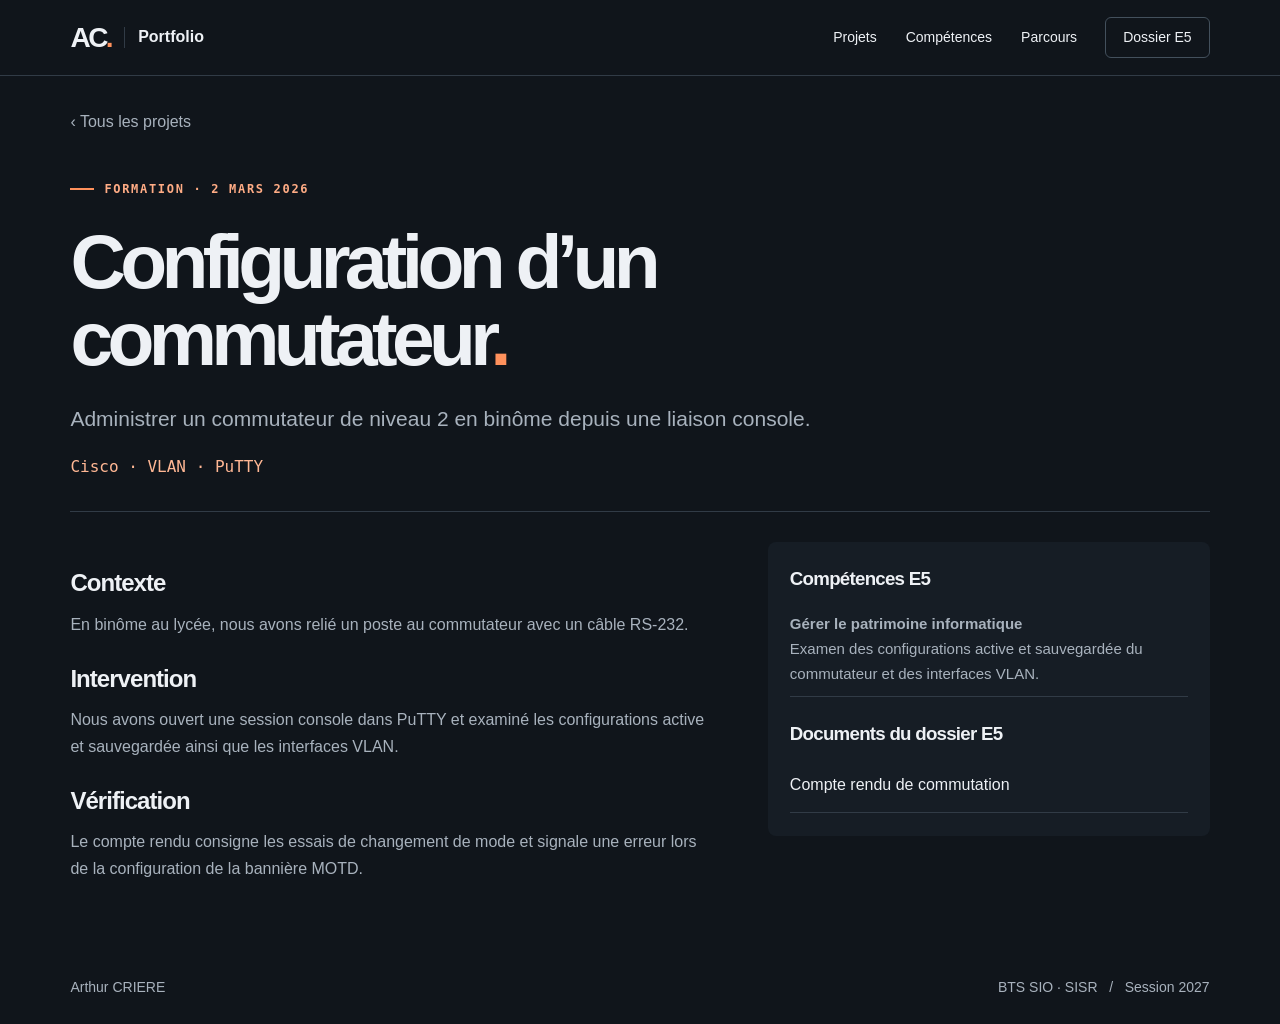
==== commutation.html @ 7242820e "Publier le portfolio BTS SIO SISR pour GitHub Pages" ====
<!doctype html><html lang="fr"><head><meta charset="utf-8"><meta name="viewport" content="width=device-width,initial-scale=1"><title>Configuration d’un commutateur — Arthur CRIERE</title><meta name="description" content="Administrer un commutateur de niveau 2 en binôme depuis une liaison console."><meta name="theme-color" content="#10151b"><link rel="icon" href="icon.svg"><link rel="stylesheet" href="style.css"></head><body><a class="skip" href="#main">Aller au contenu</a><header><div class="bar"><a class="brand" href="index.html" aria-label="Arthur CRIERE, accueil"><b>AC<span>.</span></b><i></i>Portfolio</a><nav aria-label="Navigation principale"><a href="index.html#projets">Projets</a><a href="index.html#competences">Compétences</a><a href="index.html#parcours">Parcours</a></nav><a class="dossier" href="index.html#dossier">Dossier E5</a></div></header><main class="detail" id="main"><a class="backlink" href="index.html#projets">‹ Tous les projets</a><div class="eyebrow"><i></i>FORMATION · 2 MARS 2026</div><h1>Configuration d’un commutateur<span>.</span></h1><p class="lead">Administrer un commutateur de niveau 2 en binôme depuis une liaison console.</p><div class="tags">Cisco · VLAN · PuTTY</div><div class="detailgrid"><div><h2>Contexte</h2><p>En binôme au lycée, nous avons relié un poste au commutateur avec un câble RS-232.</p><h2>Intervention</h2><p>Nous avons ouvert une session console dans PuTTY et examiné les configurations active et sauvegardée ainsi que les interfaces VLAN.</p><h2>Vérification</h2><p>Le compte rendu consigne les essais de changement de mode et signale une erreur lors de la configuration de la bannière MOTD.</p></div><aside><h3>Compétences E5</h3><p class="skill"><strong>Gérer le patrimoine informatique</strong><br>Examen des configurations active et sauvegardée du commutateur et des interfaces VLAN.</p><h3>Documents du dossier E5</h3><div class="doc">Compte rendu de commutation</div></aside></div></main><footer>Arthur CRIERE <span>BTS SIO · SISR &nbsp; / &nbsp; Session 2027</span></footer><script src="transition.js"></script></body></html>
---- style.css ----
:root{color-scheme:dark;--bg:#10151b;--panel:#161d25;--text:#eef1f5;--muted:#a8b2bd;--line:#313b46;--orange:#ff915c;--mono:ui-monospace,"DejaVu Sans Mono",monospace}*{box-sizing:border-box}html{scroll-behavior:smooth;scroll-padding-top:30px}body{margin:0;background:var(--bg);color:var(--text);font:16px/1.55 Inter,"Helvetica Neue",Arial,sans-serif}main,.bar,footer{width:min(1240px,89%);margin:auto}a{color:inherit;text-decoration:none}a:focus-visible,button:focus-visible,summary:focus-visible{outline:3px solid var(--orange);outline-offset:5px}.skip{position:absolute;top:-100px}.skip:focus{top:4px;background:var(--bg);z-index:9}header{border-bottom:1px solid var(--line)}.bar{display:flex;align-items:center;height:75px;gap:28px}.brand{display:flex;align-items:center;gap:13px;font-size:16px;font-weight:600}.brand b{font-size:28px;letter-spacing:-2.5px}.brand i{width:1px;height:21px;background:var(--line)}nav{display:flex;gap:29px;margin-left:auto}nav a,.dossier{font-size:14px}.dossier,.secondary{border:1px solid #43505c;border-radius:6px}.dossier{padding:9px 17px}.brand span,h1 span,section h2>span{color:var(--orange)}nav a:hover,.doc:hover,.backlink:hover,.timeline a:hover{color:var(--orange)}.hero{display:grid;grid-template-columns:1fr 1fr;align-items:center;gap:4%;padding:64px 0 44px}.eyebrow,.meta,.strip,.caption,.tags,.thumb small{font-family:var(--mono)}.eyebrow{display:flex;align-items:center;gap:10px;font-size:12px;letter-spacing:.14em;font-weight:600;color:#ffac85}.eyebrow i{height:2px;width:24px;background:var(--orange)}h1,h2,h3,p{margin:0}h1{font-size:clamp(70px,7.7vw,116px);line-height:.89;letter-spacing:-.074em;margin:25px 0;font-weight:720}.intro h2{font-size:clamp(21px,1.9vw,29px);line-height:1.2;letter-spacing:-.045em}.intro p{max-width:490px;margin-top:14px}p{color:var(--muted);line-height:1.65}.buttons{display:flex;gap:10px;margin-top:25px}.primary,.secondary{padding:11px 18px;font-size:14px;font-weight:650}.primary{background:var(--orange);color:#19140f;border-radius:6px}.primary:hover{background:#ffab83}.secondary:hover,.dossier:hover{border-color:var(--orange)}.visual{position:relative;background:radial-gradient(ellipse at 50% 58%,#1f2a35,transparent 68%)}.visual img{width:100%;height:auto;display:block;animation:arrive .8s both}.caption{display:flex;justify-content:space-between;padding:14px 6px;border-top:1px solid var(--line);color:var(--muted);font-size:12px;letter-spacing:.09em}.corn{position:absolute;width:12px;height:12px;border-top:1px solid #687582;top:0}.tl{left:0;border-left:1px solid #687582}.tr{right:0;border-right:1px solid #687582}.strip{border-block:1px solid var(--line);display:flex;align-items:center;gap:25px;font-size:13px;color:#c0c9d2;padding:15px 0}.strip span+span{border-left:1px solid var(--line);padding-left:25px}.strip i{display:inline-block;background:var(--orange);width:7px;height:7px;margin-right:9px}.strip b{font-weight:400;color:#788695}.sectionhead{display:flex;align-items:center;justify-content:space-between;gap:14px}section[id]{padding:58px 0;border-bottom:1px solid var(--line)}section[id] h2{font-size:clamp(35px,4vw,56px);line-height:1.15;letter-spacing:-.062em;margin:9px 0 24px}.filters{display:flex;gap:4px;padding:3px;border:1px solid var(--line);border-radius:8px}.filters button{background:transparent;color:var(--muted);border:0;border-radius:5px;font:inherit;font-size:14px;padding:7px 13px;cursor:pointer}.filters button[aria-pressed=true]{background:#333e48;color:white}.grid{display:grid;grid-template-columns:repeat(3,1fr);gap:18px}.card{display:block;border:1px solid var(--line);border-radius:10px;overflow:hidden;background:var(--panel);transition:transform .22s,border-color .22s}.card:hover{transform:translateY(-4px);border-color:#9a715a}.card[hidden]{display:none}.thumb{height:165px;background-color:#27303a;background-image:linear-gradient(135deg,#ffffff06,transparent),radial-gradient(#808c9755 .8px,transparent .8px);background-size:auto,13px 13px;position:relative;overflow:hidden;border-bottom:1px solid var(--line)}.thumb0{background-color:#49332b}.thumb1{background-color:#283747}.thumb2{background-color:#263a37}.thumb small{position:absolute;bottom:10px;left:13px;font-size:11px;letter-spacing:.12em;color:#d8dfe4}.diagram{position:absolute;inset:0;display:grid;place-items:center;transform:rotate(-8deg) skewY(-2deg)}.dash{width:160px;height:96px;border:1px solid #ae8469;background:#22282c;box-shadow:6px 8px #1c2024;padding:8px 10px;color:#ffc5a5;line-height:1.1}.dash b{font-size:10px}.dash i,.dash em,.dash u{display:block;background:#48525b;margin:5px 0;height:3px}.dash u{display:inline-block;width:28%;height:21px;background:#5e504b;margin-right:4%}.dash u:nth-last-child(2){margin-right:0}.dash em{height:8px;width:74%;background:#b98567}.window,.monitor{width:114px;height:72px;border:2px solid #7c9cb9;background:linear-gradient(145deg,#435e75,#233545);border-top-width:9px;box-shadow:5px 6px #19242e;display:grid;place-items:center}.window b,.monitor b{font:36px/1 Arial;color:#a8c4db}.window.back{position:absolute;transform:translate(-25px,-13px);opacity:.8}.window:not(.back){z-index:1;transform:translate(12px,9px)}.monitor{width:133px;height:80px;border:4px solid #83988b;background:linear-gradient(150deg,#709183,#334b46)}.monitor:after{content:"";position:absolute;background:#8a9a92;width:37px;height:6px;top:78%}.ports,.rack{display:flex;gap:3px;background:#333f4c;padding:12px;border:2px solid #7a8996;box-shadow:4px 8px #17202a}.ports i{width:8px;height:13px;background:#111a23;border-bottom:2px solid var(--orange)}.rack{display:grid;gap:3px}.rack i{width:85px;height:9px;background:#202a33;border-left:5px solid #c98668}.cardbody{padding:19px 20px 23px}.meta{font-size:12px;color:#c4cdd6}.card h3,.timeline h3{font-size:23px;letter-spacing:-.045em;margin:7px 0}.card p{font-size:15px}.timeline,.detailgrid{display:grid;grid-template-columns:1fr 1fr;gap:5%}.timeline article{border-left:2px solid var(--orange);padding-left:20px}.timeline a{display:inline-block;margin-top:10px;text-decoration:underline}.doc{display:flex;justify-content:space-between;align-items:center;gap:15px;padding:15px 0;border-bottom:1px solid var(--line)}.doc span{color:var(--orange)}details{border-bottom:1px solid var(--line)}details:first-of-type{margin-top:22px}summary{cursor:pointer;font-size:18px;padding:18px 3px}details .doc{padding-left:24px}footer{padding:25px 0;display:flex;justify-content:space-between;color:var(--muted);font-size:14px}.detail{padding:34px 0 70px}.backlink{display:inline-block;color:var(--muted);margin-bottom:45px}.detail h1{font-size:clamp(46px,6vw,86px);line-height:1;max-width:960px}.lead{font-size:21px}.tags{margin-top:18px;color:#ffb794}.detailgrid{grid-template-columns:1.45fr 1fr;border-top:1px solid var(--line);margin-top:32px;padding-top:30px}.detailgrid h2,.detailgrid h3{margin:22px 0 10px;letter-spacing:-.04em}.detailgrid aside{background:var(--panel);padding:0 22px 23px;border-radius:8px;align-self:start}.skill{padding:9px 0;border-bottom:1px solid var(--line);font-size:15px}@keyframes arrive{from{opacity:.1;transform:translateY(10px)}to{opacity:1;transform:none}}@media(max-width:800px){.hero{gap:10px}.grid{grid-template-columns:repeat(2,1fr)}.bar{gap:14px}nav{gap:15px}}@media(max-width:640px){main,.bar,footer{width:90%}.bar{height:auto;padding:10px 0;flex-wrap:wrap;justify-content:space-between}.brand{font-size:14px}.dossier{order:1}nav{order:2;width:100%;margin:0;justify-content:space-between}nav a{padding:6px 0}.hero{grid-template-columns:1fr;padding:35px 0 15px}.visual{max-width:430px;width:100%;margin:16px auto 0}.hero h1{margin:20px 0}.strip{gap:10px;font-size:11px}.strip span+span{padding-left:10px}.sectionhead{display:block}.filters{width:max-content;margin-bottom:18px}.grid,.timeline,.detailgrid{grid-template-columns:1fr;gap:18px}.thumb{height:174px}section[id]{padding:35px 0}.buttons{flex-wrap:wrap}footer{flex-wrap:wrap;gap:10px}.detail h1{overflow-wrap:anywhere}}@media(prefers-reduced-motion:reduce){*{scroll-behavior:auto!important;animation:none!important;transition:none!important}}

/* Interactive infrastructure illustration */
.hero{isolation:isolate;position:relative}.hero::before{content:"";position:absolute;inset:0 -5vw;z-index:-1;pointer-events:none;background:radial-gradient(ellipse at 79% 54%,#79452a20,transparent 44%)}
.visual{perspective:900px;background:radial-gradient(ellipse at 52% 62%,#68483129,transparent 68%)}
.stage3d{position:relative;isolation:isolate;transform:rotateX(var(--tilt-x,0deg)) rotateY(var(--tilt-y,0deg));transition:transform .25s ease-out}
.machine{position:relative;display:block;width:100%;height:auto}.orbit{position:absolute;left:19%;top:51%;width:62%;height:31%;border:1px solid #9f6d473b;border-radius:50%;transform:rotate(-13deg);box-shadow:0 0 45px #ff8e420e,inset 0 0 32px #ff8e420a}.orbit:after{content:"";position:absolute;inset:-16% -8%;border:1px dashed #ba896334;border-radius:50%}
.caption{align-items:center}.explode{color:#e6c4b0;background:#211e1d;border:1px solid #695040;border-radius:6px;padding:8px 12px;font:inherit;cursor:pointer}.explode span{font-size:16px;vertical-align:middle;margin-right:4px}.explode[aria-pressed=true]{color:#151515;background:var(--orange)}.unit{transition:transform .8s cubic-bezier(.22,1,.36,1)}.visual.expanded .u2{transform:translateY(-32px)}.visual.expanded .u0{transform:translateY(31px)}.pulse{stroke:#ffad77;stroke-width:2.3;stroke-linecap:round;stroke-dasharray:5 95;animation:packet 4.4s linear infinite}.led{stroke:#ffbc85;filter:drop-shadow(0 0 2px #ff833f)}.assembly{animation:assemble 1.35s cubic-bezier(.18,.8,.24,1) backwards}.u1 .assembly{animation-delay:.14s}.u2 .assembly{animation-delay:.29s}.intro>*{animation:rise-in .8s cubic-bezier(.22,1,.36,1) backwards}.intro h1{animation-delay:.06s}.intro h2{animation-delay:.16s}.intro p{animation-delay:.22s}.intro .buttons{animation-delay:.29s}.primary,.secondary{display:inline-flex;align-items:center;transition:transform .2s,background .2s}.primary:hover,.secondary:hover{transform:translateY(-2px)}.card .diagram{transition:transform .55s cubic-bezier(.2,.8,.2,1)}.card:hover .diagram,.card:focus-visible .diagram{transform:rotate(-3deg) skewY(-2deg) scale(1.065)}.revealed{animation:rise-in .65s cubic-bezier(.18,.75,.3,1) backwards;animation-delay:var(--delay,0ms)}
@keyframes packet{from{stroke-dashoffset:105}to{stroke-dashoffset:5}}
@keyframes assemble{from{opacity:0;transform:translate(0,-46px)}to{opacity:1;transform:translate(0,0)}}
@keyframes rise-in{from{opacity:0;translate:0 17px}to{opacity:1;translate:0 0}}
@media(prefers-reduced-motion:reduce){.stage3d{transform:none}.pulse{display:none}}
.matrixwrap{overflow:auto;margin-top:23px;border:1px solid var(--line);border-radius:10px;scrollbar-color:#63717d var(--panel)}.matrixwrap:focus-visible{outline:2px solid var(--orange);outline-offset:3px}.matrix{width:100%;min-width:770px;border-collapse:separate;border-spacing:0;font-size:15px}.matrix td,.matrix th{padding:14px 10px;border-bottom:1px solid var(--line);text-align:center}.matrix thead th{background:#202a35;font-size:14px;line-height:1.4}.matrix th:first-child{position:sticky;left:0;text-align:left;min-width:150px;width:27%;background:#19212a;padding-left:17px;border-right:1px solid var(--line)}.matrix tbody tr:last-child>*{border-bottom:0}.matrix tbody tr:hover>*{background-color:#212b35}.matrix a{text-decoration:underline;text-decoration-color:#596572;text-underline-offset:4px}.matrix a:hover{color:var(--orange)}.matrix .yes,.matrix .proposal{font-weight:700;font-size:21px;line-height:1}.yes{color:#a2dcba}.proposal{color:var(--orange)}.empty{color:#86929e}.sr{position:absolute;width:1px;height:1px;padding:0;margin:-1px;overflow:hidden;clip-path:inset(50%);white-space:nowrap}.fullnames summary{font-size:15px}.fullnames li{margin:6px 0}.techmark{font:600 26px var(--mono);border:1px solid #94a3ac75;padding:12px 16px;background:#19232c;box-shadow:5px 5px 0 #0e141b7a}.art-hellmetz{background-color:#443140}.art-hsrp{background-color:#2f414e}.art-web-debian{background-color:#3f3434}@media(max-width:640px){.matrix th:first-child{width:150px;max-width:150px}.matrixwrap{margin-inline:-2px}}
.visual{border-radius:14px;background:radial-gradient(ellipse at 55% 47%,#51352455,transparent 60%),linear-gradient(135deg,#17202b,#10161d 64%,#201c1a);border:1px solid #48505b70;box-shadow:inset 0 1px #ffffff10,0 22px 55px -32px #000;overflow:hidden}
.visual .corn{display:none}.stage3d{background-image:linear-gradient(#778da012 1px,transparent 1px),linear-gradient(90deg,#778da012 1px,transparent 1px);background-size:32px 32px}.lightfield{position:absolute;inset:0;overflow:hidden;pointer-events:none}.lightfield:after{content:"";position:absolute;inset:-55%;background:conic-gradient(from 80deg,transparent 0 77%,#ffa96a16 84%,transparent 91%);animation:radar 16s linear infinite}.visual .caption{margin:0 14px;padding:10px 0 6px;border-top:1px solid #4b555b90}.trace,.explode{font:500 13px/1.15 var(--mono);min-height:40px;cursor:pointer}.trace{border:0;border-radius:5px;background:#ff9c70;color:#17120e;padding:8px 12px}.trace:hover{background:#ffb38e}.trace-status{font:12px/1.45 var(--mono);padding:3px 15px 12px;color:#bec7d0}.tracewire{stroke:#ffa470;stroke-width:1.1;opacity:.26}.tracebeam{stroke:#ffd0a5;stroke-width:2.5;stroke-dasharray:0 2000;opacity:0;filter:drop-shadow(0 0 5px #ffa06a)}.spark{opacity:0;filter:drop-shadow(0 0 6px #ffa55e)}.tracing .spark{opacity:1}.tracing .tracebeam{opacity:1;animation:traceglow 2.4s linear both}.tracing .unit .led{animation:blink .32s alternate infinite}.intro h1{animation:headline-in 1.05s cubic-bezier(.16,1,.3,1) both}.detail h1{animation:headline-in .7s cubic-bezier(.16,1,.3,1) both}.card:hover .thumb{box-shadow:inset 0 -2px #ffa075}.detailgrid aside{animation:rise-in .65s ease-out both}
@keyframes radar{to{transform:rotate(360deg)}}@keyframes traceglow{from{stroke-dasharray:0 2000}to{stroke-dasharray:800 2000}}@keyframes blink{to{opacity:.28}}@keyframes headline-in{from{clip-path:inset(0 0 95% 0);transform:translateY(15px);opacity:.3}to{clip-path:inset(-10%);transform:none;opacity:1}}
@view-transition{navigation:auto}::view-transition-old(root){animation:page-out .17s ease-in both}::view-transition-new(root){animation:page-in .32s ease-out both}::view-transition-group(project-title){animation-duration:.43s;animation-timing-function:cubic-bezier(.2,.75,.25,1)}@keyframes page-out{to{opacity:0}}@keyframes page-in{from{opacity:0;transform:translateY(6px)}}
@media(prefers-reduced-motion:reduce){::view-transition-group(*),::view-transition-old(*),::view-transition-new(*){animation:none!important}.tracing .spark{opacity:0}}
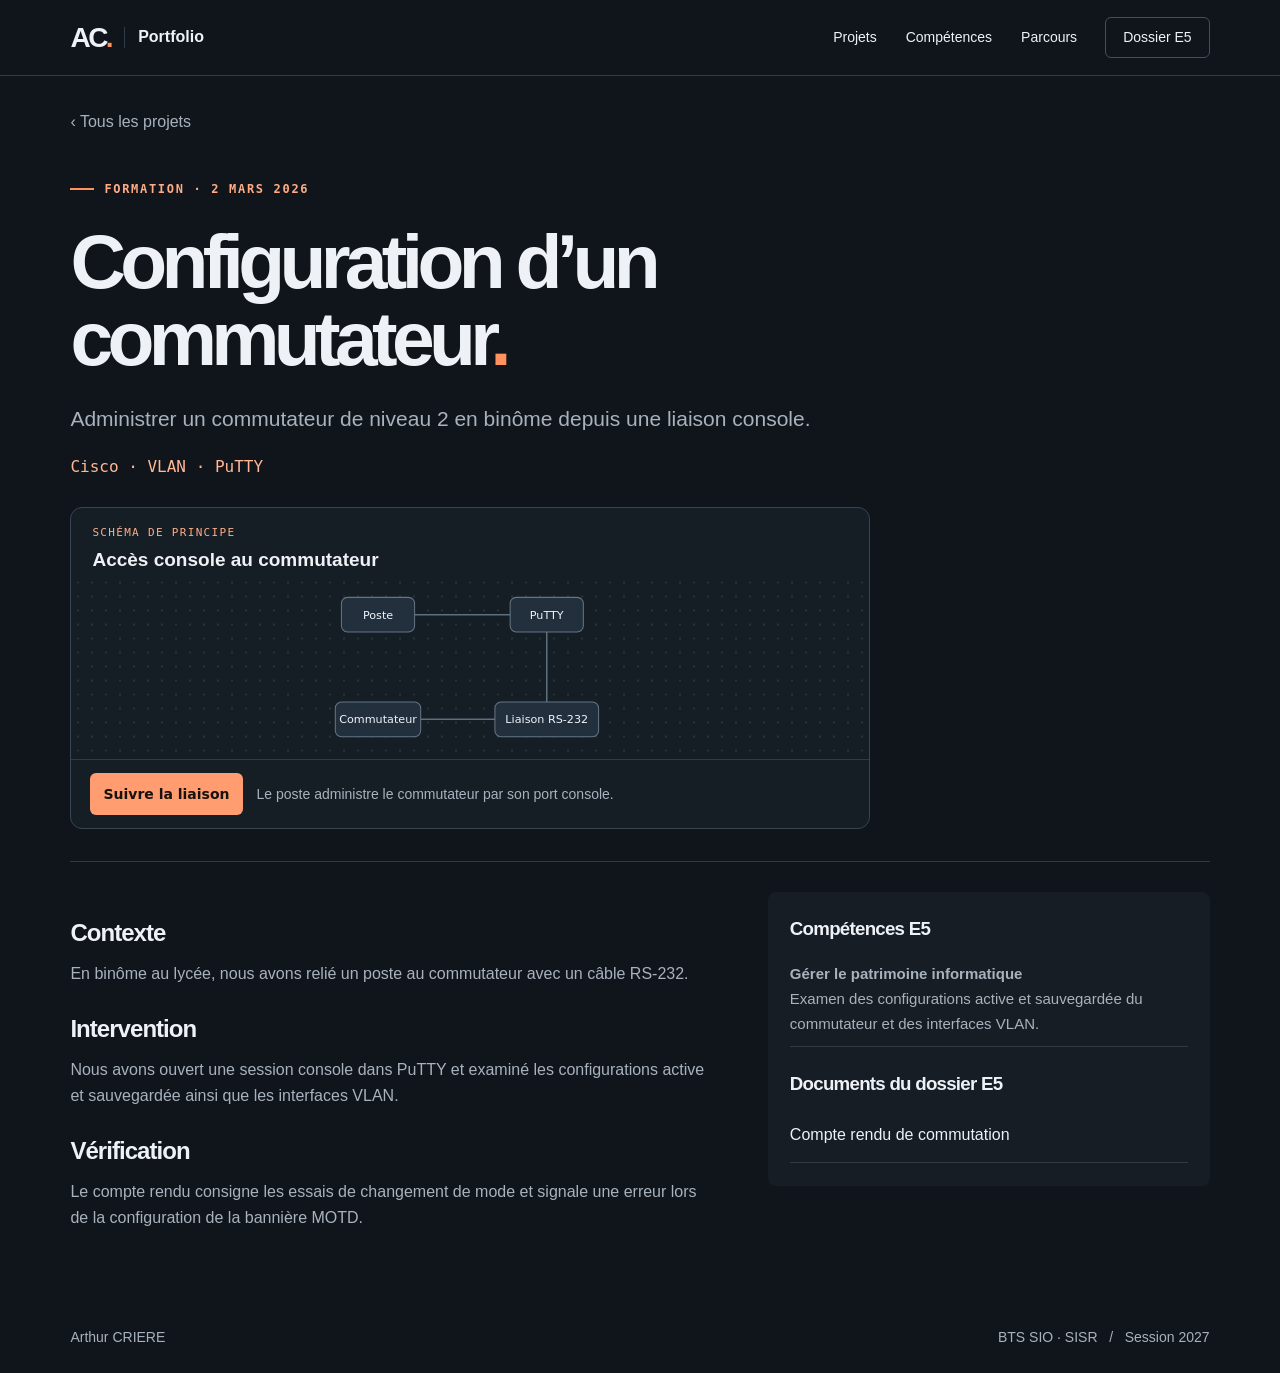
==== commit 13339316: "Illustrer les neuf projets avec des schémas techniques interactifs" ====
--- a/commutation.html
+++ b/commutation.html
@@ -1 +1 @@
-<!doctype html><html lang="fr"><head><meta charset="utf-8"><meta name="viewport" content="width=device-width,initial-scale=1"><title>Configuration d’un commutateur — Arthur CRIERE</title><meta name="description" content="Administrer un commutateur de niveau 2 en binôme depuis une liaison console."><meta name="theme-color" content="#10151b"><link rel="icon" href="icon.svg"><link rel="stylesheet" href="style.css"></head><body><a class="skip" href="#main">Aller au contenu</a><header><div class="bar"><a class="brand" href="index.html" aria-label="Arthur CRIERE, accueil"><b>AC<span>.</span></b><i></i>Portfolio</a><nav aria-label="Navigation principale"><a href="index.html#projets">Projets</a><a href="index.html#competences">Compétences</a><a href="index.html#parcours">Parcours</a></nav><a class="dossier" href="index.html#dossier">Dossier E5</a></div></header><main class="detail" id="main"><a class="backlink" href="index.html#projets">‹ Tous les projets</a><div class="eyebrow"><i></i>FORMATION · 2 MARS 2026</div><h1>Configuration d’un commutateur<span>.</span></h1><p class="lead">Administrer un commutateur de niveau 2 en binôme depuis une liaison console.</p><div class="tags">Cisco · VLAN · PuTTY</div><div class="detailgrid"><div><h2>Contexte</h2><p>En binôme au lycée, nous avons relié un poste au commutateur avec un câble RS-232.</p><h2>Intervention</h2><p>Nous avons ouvert une session console dans PuTTY et examiné les configurations active et sauvegardée ainsi que les interfaces VLAN.</p><h2>Vérification</h2><p>Le compte rendu consigne les essais de changement de mode et signale une erreur lors de la configuration de la bannière MOTD.</p></div><aside><h3>Compétences E5</h3><p class="skill"><strong>Gérer le patrimoine informatique</strong><br>Examen des configurations active et sauvegardée du commutateur et des interfaces VLAN.</p><h3>Documents du dossier E5</h3><div class="doc">Compte rendu de commutation</div></aside></div></main><footer>Arthur CRIERE <span>BTS SIO · SISR &nbsp; / &nbsp; Session 2027</span></footer><script src="transition.js"></script></body></html>+<!doctype html><html lang="fr"><head><meta charset="utf-8"><meta name="viewport" content="width=device-width,initial-scale=1"><title>Configuration d’un commutateur — Arthur CRIERE</title><meta name="description" content="Administrer un commutateur de niveau 2 en binôme depuis une liaison console."><meta name="theme-color" content="#10151b"><link rel="icon" href="icon.svg"><link rel="stylesheet" href="style.css"><link rel="stylesheet" href="schema.css"></head><body><a class="skip" href="#main">Aller au contenu</a><header><div class="bar"><a class="brand" href="index.html" aria-label="Arthur CRIERE, accueil"><b>AC<span>.</span></b><i></i>Portfolio</a><nav aria-label="Navigation principale"><a href="index.html#projets">Projets</a><a href="index.html#competences">Compétences</a><a href="index.html#parcours">Parcours</a></nav><a class="dossier" href="index.html#dossier">Dossier E5</a></div></header><main class="detail" id="main"><a class="backlink" href="index.html#projets">‹ Tous les projets</a><div class="eyebrow"><i></i>FORMATION · 2 MARS 2026</div><h1>Configuration d’un commutateur<span>.</span></h1><p class="lead">Administrer un commutateur de niveau 2 en binôme depuis une liaison console.</p><div class="tags">Cisco · VLAN · PuTTY</div><figure class="schematic sequence" data-initial="Le poste administre le commutateur par son port console." data-result="La session PuTTY permet de consulter la configuration active du commutateur." data-start="Suivre la liaison" data-reset=""><figcaption><small>SCHÉMA DE PRINCIPE</small><strong>Accès console au commutateur</strong></figcaption><svg viewBox="0 0 345 182" role="img" aria-label="Accès console au commutateur. Poste, PuTTY, Liaison RS-232, Commutateur."><g class="edge e0"><path d="M82 40 L248 40"/><path class="signal" pathLength="100" d="M82 40 L248 40"/></g><g class="edge e1"><path d="M248 40 L248 143"/><path class="signal" pathLength="100" d="M248 40 L248 143"/></g><g class="edge e2"><path d="M248 143 L82 143"/><path class="signal" pathLength="100" d="M248 143 L82 143"/></g><g class="station n0" transform="translate(82 40)"><rect x="-36.0" y="-17" width="72" height="34" rx="6"/><text y="4" text-anchor="middle">Poste</text></g><g class="station n1" transform="translate(248 40)"><rect x="-36.0" y="-17" width="72" height="34" rx="6"/><text y="4" text-anchor="middle">PuTTY</text></g><g class="station n2" transform="translate(248 143)"><rect x="-51.0" y="-17" width="102" height="34" rx="6"/><text y="4" text-anchor="middle">Liaison RS-232</text></g><g class="station n3" transform="translate(82 143)"><rect x="-42.0" y="-17" width="84" height="34" rx="6"/><text y="4" text-anchor="middle">Commutateur</text></g></svg><div class="simcontrols"><button type="button">Suivre la liaison</button><p aria-live="polite">Le poste administre le commutateur par son port console.</p></div></figure><div class="detailgrid"><div><h2>Contexte</h2><p>En binôme au lycée, nous avons relié un poste au commutateur avec un câble RS-232.</p><h2>Intervention</h2><p>Nous avons ouvert une session console dans PuTTY et examiné les configurations active et sauvegardée ainsi que les interfaces VLAN.</p><h2>Vérification</h2><p>Le compte rendu consigne les essais de changement de mode et signale une erreur lors de la configuration de la bannière MOTD.</p></div><aside><h3>Compétences E5</h3><p class="skill"><strong>Gérer le patrimoine informatique</strong><br>Examen des configurations active et sauvegardée du commutateur et des interfaces VLAN.</p><h3>Documents du dossier E5</h3><div class="doc">Compte rendu de commutation</div></aside></div></main><footer>Arthur CRIERE <span>BTS SIO · SISR &nbsp; / &nbsp; Session 2027</span></footer><script src="transition.js"></script><script src="schema.js"></script></body></html>
--- a/schema.css
+++ b/schema.css
@@ -0,0 +1 @@
+.schematic{max-width:800px;margin:28px 0 8px;overflow:hidden;border:1px solid #394552;background:#151d25;border-radius:12px}.schematic figcaption{padding:17px 21px 0;display:grid;gap:4px}.schematic small{font:11px/1.4 var(--mono);letter-spacing:.12em;color:#ffad85}.schematic strong{font-size:19px}.schematic svg{width:100%;height:185px;display:block;background:radial-gradient(#65738342 .7px,transparent .9px) 50% 50% / 14px 14px}.edge path{fill:none;stroke:#5e7080;stroke-width:1.5}.edge .signal{stroke:#ffb386;stroke-width:3;stroke-linecap:round;stroke-dasharray:10 90;opacity:0}.station rect{fill:#22303d;stroke:#657585}.station text{fill:#eff4f9;font:11px system-ui,sans-serif}.fork:not(.alternate) :is(.e0,.e1) path:first-child,.fork.alternate :is(.e2,.e3) path:first-child{stroke:#ff9c6b;stroke-width:2.5}.fork.alternate .n1 rect{stroke-dasharray:3 2;fill:#192027}.fork.alternate .n1 text{fill:#acb4bd}.running.sequence .signal,.running.fork:not(.alternate) :is(.e0,.e1) .signal,.running.fork.alternate :is(.e2,.e3) .signal{animation:signal-go .58s ease-in-out 1 both}.running .e1 .signal,.running.fork .e3 .signal{animation-delay:.5s!important}.running.sequence .e2 .signal{animation-delay:1s}.simcontrols{padding:13px 19px;display:flex;align-items:center;gap:14px;border-top:1px solid var(--line)}.simcontrols button{background:#ff9c70;color:#17120e;border:0;border-radius:6px;padding:10px 13px;min-height:42px;font:600 14px system-ui;cursor:pointer;flex-shrink:0}.simcontrols p{font-size:14px;line-height:1.45}.schematic:has(.simcontrols button:focus-visible){border-color:#ff9c70}@keyframes signal-go{0%{opacity:0;stroke-dashoffset:10}12%,85%{opacity:1}100%{opacity:0;stroke-dashoffset:-90}}@media(max-width:550px){.simcontrols{align-items:flex-start;flex-direction:column}.schematic svg{height:auto}}@media(prefers-reduced-motion:reduce){.schematic .signal{animation:none!important}}
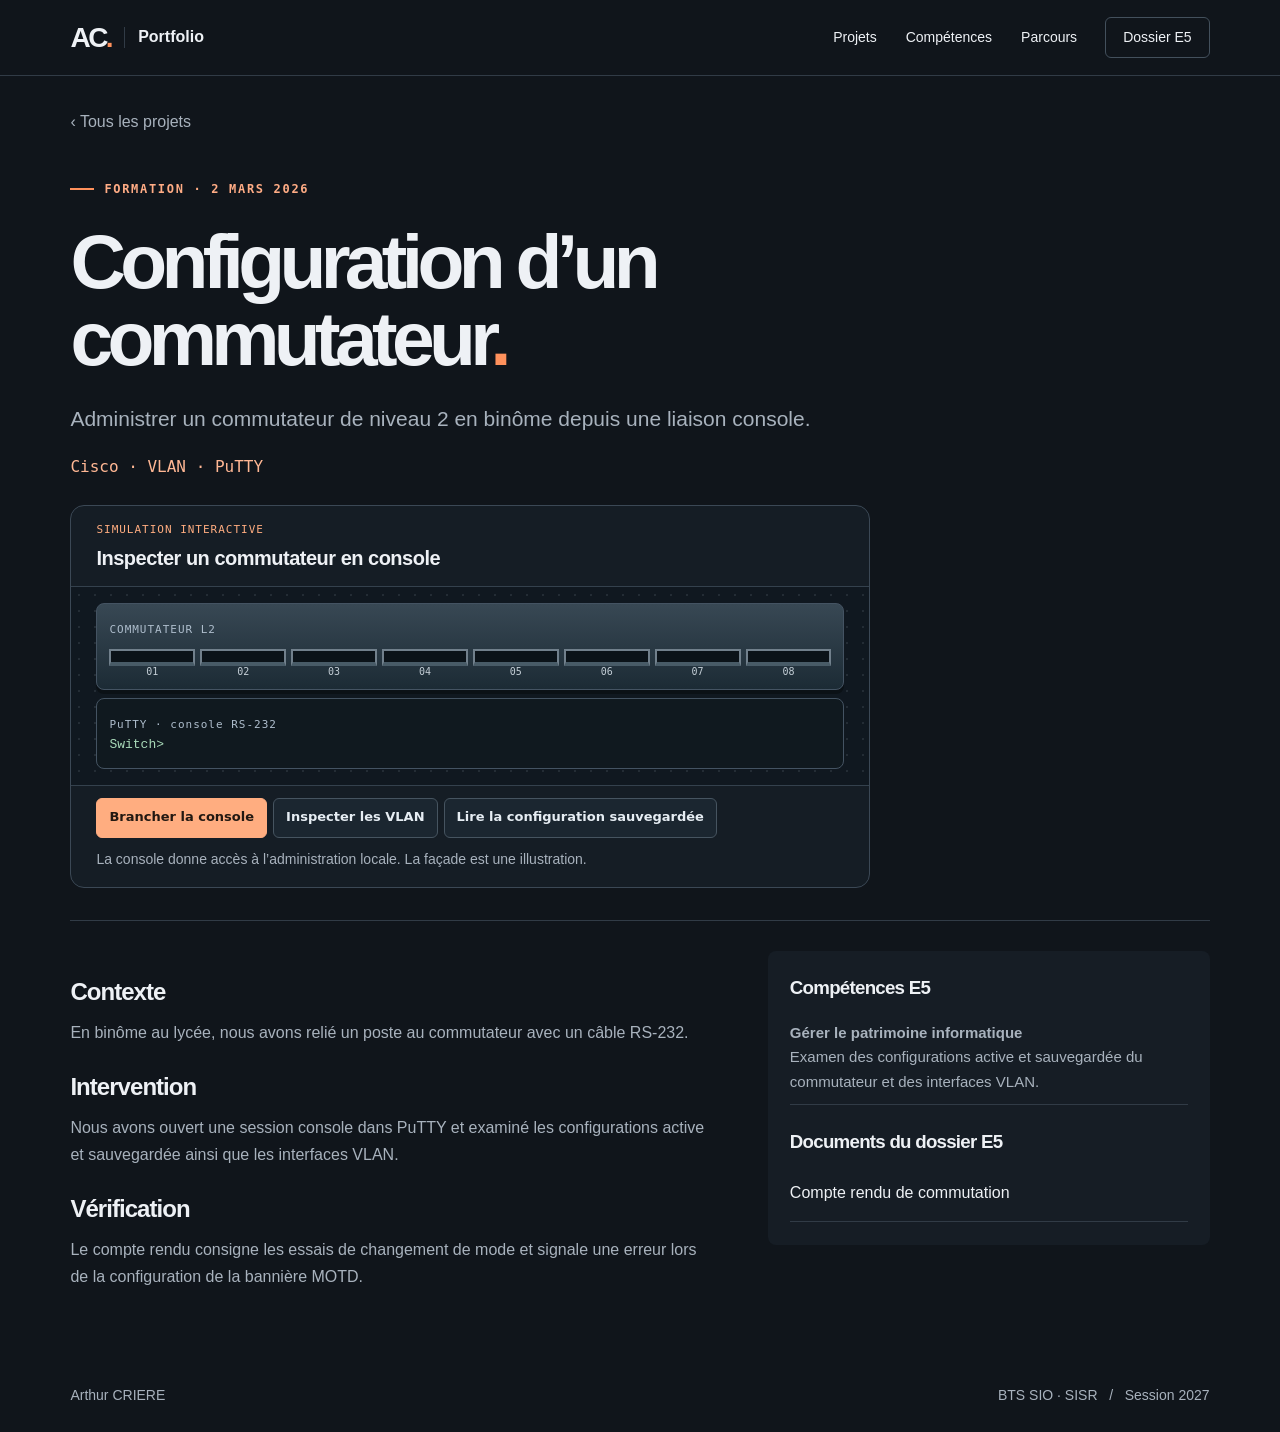
==== commit 11261536: "Personnaliser les neuf démonstrations selon les gestes techniques de chaque projet" ====
--- a/commutation.html
+++ b/commutation.html
@@ -1 +1 @@
-<!doctype html><html lang="fr"><head><meta charset="utf-8"><meta name="viewport" content="width=device-width,initial-scale=1"><title>Configuration d’un commutateur — Arthur CRIERE</title><meta name="description" content="Administrer un commutateur de niveau 2 en binôme depuis une liaison console."><meta name="theme-color" content="#10151b"><link rel="icon" href="icon.svg"><link rel="stylesheet" href="style.css"><link rel="stylesheet" href="schema.css"></head><body><a class="skip" href="#main">Aller au contenu</a><header><div class="bar"><a class="brand" href="index.html" aria-label="Arthur CRIERE, accueil"><b>AC<span>.</span></b><i></i>Portfolio</a><nav aria-label="Navigation principale"><a href="index.html#projets">Projets</a><a href="index.html#competences">Compétences</a><a href="index.html#parcours">Parcours</a></nav><a class="dossier" href="index.html#dossier">Dossier E5</a></div></header><main class="detail" id="main"><a class="backlink" href="index.html#projets">‹ Tous les projets</a><div class="eyebrow"><i></i>FORMATION · 2 MARS 2026</div><h1>Configuration d’un commutateur<span>.</span></h1><p class="lead">Administrer un commutateur de niveau 2 en binôme depuis une liaison console.</p><div class="tags">Cisco · VLAN · PuTTY</div><figure class="schematic sequence" data-initial="Le poste administre le commutateur par son port console." data-result="La session PuTTY permet de consulter la configuration active du commutateur." data-start="Suivre la liaison" data-reset=""><figcaption><small>SCHÉMA DE PRINCIPE</small><strong>Accès console au commutateur</strong></figcaption><svg viewBox="0 0 345 182" role="img" aria-label="Accès console au commutateur. Poste, PuTTY, Liaison RS-232, Commutateur."><g class="edge e0"><path d="M82 40 L248 40"/><path class="signal" pathLength="100" d="M82 40 L248 40"/></g><g class="edge e1"><path d="M248 40 L248 143"/><path class="signal" pathLength="100" d="M248 40 L248 143"/></g><g class="edge e2"><path d="M248 143 L82 143"/><path class="signal" pathLength="100" d="M248 143 L82 143"/></g><g class="station n0" transform="translate(82 40)"><rect x="-36.0" y="-17" width="72" height="34" rx="6"/><text y="4" text-anchor="middle">Poste</text></g><g class="station n1" transform="translate(248 40)"><rect x="-36.0" y="-17" width="72" height="34" rx="6"/><text y="4" text-anchor="middle">PuTTY</text></g><g class="station n2" transform="translate(248 143)"><rect x="-51.0" y="-17" width="102" height="34" rx="6"/><text y="4" text-anchor="middle">Liaison RS-232</text></g><g class="station n3" transform="translate(82 143)"><rect x="-42.0" y="-17" width="84" height="34" rx="6"/><text y="4" text-anchor="middle">Commutateur</text></g></svg><div class="simcontrols"><button type="button">Suivre la liaison</button><p aria-live="polite">Le poste administre le commutateur par son port console.</p></div></figure><div class="detailgrid"><div><h2>Contexte</h2><p>En binôme au lycée, nous avons relié un poste au commutateur avec un câble RS-232.</p><h2>Intervention</h2><p>Nous avons ouvert une session console dans PuTTY et examiné les configurations active et sauvegardée ainsi que les interfaces VLAN.</p><h2>Vérification</h2><p>Le compte rendu consigne les essais de changement de mode et signale une erreur lors de la configuration de la bannière MOTD.</p></div><aside><h3>Compétences E5</h3><p class="skill"><strong>Gérer le patrimoine informatique</strong><br>Examen des configurations active et sauvegardée du commutateur et des interfaces VLAN.</p><h3>Documents du dossier E5</h3><div class="doc">Compte rendu de commutation</div></aside></div></main><footer>Arthur CRIERE <span>BTS SIO · SISR &nbsp; / &nbsp; Session 2027</span></footer><script src="transition.js"></script><script src="schema.js"></script></body></html>+<!doctype html><html lang="fr"><head><meta charset="utf-8"><meta name="viewport" content="width=device-width,initial-scale=1"><title>Configuration d’un commutateur — Arthur CRIERE</title><meta name="description" content="Administrer un commutateur de niveau 2 en binôme depuis une liaison console."><meta name="theme-color" content="#10151b"><link rel="icon" href="icon.svg"><link rel="stylesheet" href="style.css"><link rel="stylesheet" href="schema.css"></head><body><a class="skip" href="#main">Aller au contenu</a><header><div class="bar"><a class="brand" href="index.html" aria-label="Arthur CRIERE, accueil"><b>AC<span>.</span></b><i></i>Portfolio</a><nav aria-label="Navigation principale"><a href="index.html#projets">Projets</a><a href="index.html#competences">Compétences</a><a href="index.html#parcours">Parcours</a></nav><a class="dossier" href="index.html#dossier">Dossier E5</a></div></header><main class="detail" id="main"><a class="backlink" href="index.html#projets">‹ Tous les projets</a><div class="eyebrow"><i></i>FORMATION · 2 MARS 2026</div><h1>Configuration d’un commutateur<span>.</span></h1><p class="lead">Administrer un commutateur de niveau 2 en binôme depuis une liaison console.</p><div class="tags">Cisco · VLAN · PuTTY</div><figure class="lab lab-commutation" data-mode="0"><figcaption><small>SIMULATION INTERACTIVE</small><strong>Inspecter un commutateur en console</strong></figcaption><div class="lab-screen"><div class="switch"><small>COMMUTATEUR L2</small><div class="ports8"><span class="jack j1"><i></i>01</span><span class="jack j2"><i></i>02</span><span class="jack j3"><i></i>03</span><span class="jack j4"><i></i>04</span><span class="jack j5"><i></i>05</span><span class="jack j6"><i></i>06</span><span class="jack j7"><i></i>07</span><span class="jack j8"><i></i>08</span></div></div><div class="cli"><small>PuTTY · console RS-232</small><code><span class="when m0">Switch&gt;</span><span class="when m1">Switch# show vlan</span><span class="when m2">Switch# show startup-config</span></code></div></div><div class="lab-controls" role="group" aria-label="Inspecter un commutateur en console"><button type="button" data-mode="0" aria-pressed="true">Brancher la console</button><button type="button" data-mode="1" aria-pressed="false">Inspecter les VLAN</button><button type="button" data-mode="2" aria-pressed="false">Lire la configuration sauvegardée</button></div><p class="lab-readout" role="status">La console donne accès à l’administration locale. La façade est une illustration.</p><script type="application/json" class="lab-states">["La console donne accès à l’administration locale. La façade est une illustration.", "La commande affiche les VLAN configurés et les ports associés.", "La configuration de démarrage est celle que le commutateur charge au prochain redémarrage."]</script></figure><div class="detailgrid"><div><h2>Contexte</h2><p>En binôme au lycée, nous avons relié un poste au commutateur avec un câble RS-232.</p><h2>Intervention</h2><p>Nous avons ouvert une session console dans PuTTY et examiné les configurations active et sauvegardée ainsi que les interfaces VLAN.</p><h2>Vérification</h2><p>Le compte rendu consigne les essais de changement de mode et signale une erreur lors de la configuration de la bannière MOTD.</p></div><aside><h3>Compétences E5</h3><p class="skill"><strong>Gérer le patrimoine informatique</strong><br>Examen des configurations active et sauvegardée du commutateur et des interfaces VLAN.</p><h3>Documents du dossier E5</h3><div class="doc">Compte rendu de commutation</div></aside></div></main><footer>Arthur CRIERE <span>BTS SIO · SISR &nbsp; / &nbsp; Session 2027</span></footer><script src="transition.js"></script><script src="schema.js"></script></body></html>
--- a/schema.css
+++ b/schema.css
@@ -1 +1,4 @@
-.schematic{max-width:800px;margin:28px 0 8px;overflow:hidden;border:1px solid #394552;background:#151d25;border-radius:12px}.schematic figcaption{padding:17px 21px 0;display:grid;gap:4px}.schematic small{font:11px/1.4 var(--mono);letter-spacing:.12em;color:#ffad85}.schematic strong{font-size:19px}.schematic svg{width:100%;height:185px;display:block;background:radial-gradient(#65738342 .7px,transparent .9px) 50% 50% / 14px 14px}.edge path{fill:none;stroke:#5e7080;stroke-width:1.5}.edge .signal{stroke:#ffb386;stroke-width:3;stroke-linecap:round;stroke-dasharray:10 90;opacity:0}.station rect{fill:#22303d;stroke:#657585}.station text{fill:#eff4f9;font:11px system-ui,sans-serif}.fork:not(.alternate) :is(.e0,.e1) path:first-child,.fork.alternate :is(.e2,.e3) path:first-child{stroke:#ff9c6b;stroke-width:2.5}.fork.alternate .n1 rect{stroke-dasharray:3 2;fill:#192027}.fork.alternate .n1 text{fill:#acb4bd}.running.sequence .signal,.running.fork:not(.alternate) :is(.e0,.e1) .signal,.running.fork.alternate :is(.e2,.e3) .signal{animation:signal-go .58s ease-in-out 1 both}.running .e1 .signal,.running.fork .e3 .signal{animation-delay:.5s!important}.running.sequence .e2 .signal{animation-delay:1s}.simcontrols{padding:13px 19px;display:flex;align-items:center;gap:14px;border-top:1px solid var(--line)}.simcontrols button{background:#ff9c70;color:#17120e;border:0;border-radius:6px;padding:10px 13px;min-height:42px;font:600 14px system-ui;cursor:pointer;flex-shrink:0}.simcontrols p{font-size:14px;line-height:1.45}.schematic:has(.simcontrols button:focus-visible){border-color:#ff9c70}@keyframes signal-go{0%{opacity:0;stroke-dashoffset:10}12%,85%{opacity:1}100%{opacity:0;stroke-dashoffset:-90}}@media(max-width:550px){.simcontrols{align-items:flex-start;flex-direction:column}.schematic svg{height:auto}}@media(prefers-reduced-motion:reduce){.schematic .signal{animation:none!important}}
+.lab{--ink:#ffad80;--dim:#aebdcc;--pad:clamp(12px,3vw,25px);margin:26px 0;max-width:800px;border:1px solid #3b4855;border-radius:14px;overflow:hidden;background:#151d25}.lab figcaption{display:grid;gap:5px;padding:16px var(--pad) 12px}.lab figcaption strong{font-size:20px;letter-spacing:-.025em}.lab small{font:11px/1.4 var(--mono);letter-spacing:.09em;color:var(--dim)}.lab figcaption small{color:var(--ink)}.lab-screen{padding:16px var(--pad);display:grid;align-content:center;min-height:172px;background:radial-gradient(#68778336 .8px,transparent 1px) 0 0/16px 16px,#101820;border-block:1px solid #34414d}.lab-controls{display:flex;gap:6px;flex-wrap:wrap;padding:12px var(--pad) 0}.lab-controls button{min-height:40px;border:1px solid #465460;border-radius:6px;background:#1b2630;color:#e6edf3;padding:7px 12px;font:600 13px/1.3 system-ui;cursor:pointer}.lab-controls button[aria-pressed=true]{color:#221811;background:var(--ink);border-color:var(--ink)}.lab .lab-readout{padding:10px var(--pad) 16px;font-size:14px;min-height:2.4em}.lab .when{display:none}.lab[data-mode="0"] .m0,.lab[data-mode="1"] .m1,.lab[data-mode="2"] .m2{display:inline-block;animation:lab-in .35s both}.lab-screen b,.lab-screen em{display:block}.lab-screen em{font:13px var(--mono);color:var(--dim)}.wan{width:100%;height:156px}.circuit,.dash{fill:none;stroke:#415364;stroke-width:2}.dash{opacity:0;stroke-dasharray:7 16;stroke:#ffd0a5;stroke-width:3}.lab[data-mode="0"] .dash.c0,.lab[data-mode="1"] .dash.c1{opacity:1;animation:traffic .9s linear 4}.router rect{fill:#20303d;stroke:#657787}.router text{fill:white;font:11px system-ui}.lab[data-mode="1"] .r1{opacity:.42}.lab[data-mode="1"] .r2 rect{stroke:#ffae83}.vip{text-align:center;font-size:13px;color:var(--dim)}.vip b{display:inline;color:white;font-family:var(--mono)}
+.replicas,.vmset,.acl,.asset{display:flex;align-items:center;justify-content:center;gap:clamp(6px,2vw,22px)}.db,.vm,.folder,.assetlabel,.portal,.brief,.host,.switch,.cli,.identity{border:1px solid #445362;border-radius:8px;background:#1d2934;padding:12px}.db{min-width:0;flex:1}.db table{border-collapse:collapse;width:100%;font:12px var(--mono);margin-top:8px}.db td,.db th{padding:5px 2px;text-align:left;border-top:1px solid #455362}.newrow{visibility:hidden}.lab[data-mode="1"] .db:first-child .newrow,.lab[data-mode="2"] .newrow{visibility:visible;color:#ffbf9d;animation:highlight .8s}.journal{text-align:center}.journal i{display:block;height:3px;background:#7d5945}.lab[data-mode="1"] .journal i,.lab[data-mode="2"] .journal i{animation:transfer .8s 2}.portal{padding:0;overflow:hidden}.appbar,.services,.identity{display:flex;align-items:center;gap:10px}.appbar{border-bottom:1px solid #40505c;padding:7px 12px}.appbar i{background:#ff9671;width:10px;height:10px;border-radius:3px}.appbar small{margin-left:auto}.portalview{padding:13px 18px;font-weight:bold;font-size:24px}.services{padding:0 12px 12px;flex-wrap:wrap;gap:5px}.services span,.disk{font:12px var(--mono);border:1px solid #415463;border-radius:4px;padding:5px 8px}.lab-clientlink[data-mode="0"] .services span:first-child,.lab-clientlink[data-mode="1"] .services span:nth-child(2),.lab-clientlink[data-mode="2"] .services span:nth-child(n+3){background:#614330;color:#fff0dc;animation:highlight .8s}
+.host .vmset{margin-top:8px}.vm{flex:1;background:#15202a}.vm span,.folder em{color:#9ddab8;font-size:12px}.vm em{margin:5px 0}.clone{transition:opacity .4s,transform .4s}.lab-hyper-v[data-mode="0"] .clone{opacity:.22;transform:scale(.92)}.lab-hyper-v[data-mode="1"] .disk{animation:transfer 1s}.lab-hyper-v[data-mode="2"] .clone{animation:boot .7s}.switch{background:linear-gradient(#384854,#1c2b35);box-shadow:0 4px #0b1116}.ports8{display:flex;gap:5px;margin:8px 0 0}.jack{flex:1;text-align:center;font:10px var(--mono);color:#c4ced6}.jack i{display:block;height:17px;background:#0b1319;border:2px solid #71808c;border-bottom:4px solid #485b67}.lab-commutation[data-mode="1"] .jack:nth-child(odd) i{border-bottom-color:var(--ink);animation:highlight .65s}.cli{background:#10191f;margin-top:8px}.cli code{display:block;color:#a9dab9;font-size:13px}.acl>*{flex:1}.identity i{font:700 18px var(--mono);color:var(--ink)}.folder{position:relative;border-top:4px solid #d79d62}.folder em{color:#f0ada0}.lab-windows-server[data-mode="1"] .folder em{color:#a4e2b6}.lab-windows-server[data-mode="1"] .folder{animation:boot .65s}.recipe{display:grid;grid-template-columns:1fr 1fr;gap:6px}.recipe label{cursor:pointer;padding:10px;border:1px solid #455460;border-radius:5px;background:#1e2b36;font-size:14px}.recipe input{accent-color:#ffab7e;margin-right:6px}.recipe label:has(:checked){border-color:#a48165}.meter{height:5px;background:#34404d;margin-top:12px}.meter i{display:block;width:var(--complete,0%);height:100%;background:var(--ink);transition:width .3s}.assetlabel b{font:700 27px var(--mono);margin:6px 0}.assetlabel i{display:block;height:18px;background:repeating-linear-gradient(90deg,#c1cddb 0 2px,transparent 2px 5px,#c1cddb 5px 6px,transparent 6px 8px)}.asset dl{margin:0;flex:1}.asset dl div{display:flex;justify-content:space-between;gap:4px;border-bottom:1px solid #354757;padding:5px 0;font-size:13px}.asset dd{margin:0;text-align:right;color:#ffd6bb}.brief{border-left:4px solid #e5a479;background:linear-gradient(125deg,#3c3036,#212731);box-shadow:3px 3px #37404b,6px 6px #27333e}.brief h3{margin:6px 0;font-size:23px}.brief p{margin:0;font-size:14px}.lab-hellmetz{--ink:#f1b6ac}@keyframes lab-in{from{opacity:.2;transform:translateY(5px)}}@keyframes traffic{to{stroke-dashoffset:-46}}@keyframes highlight{from{background:#725139}}@keyframes transfer{50%{transform:translateX(4px);background:#ffb280}}@keyframes boot{from{opacity:.4;transform:scale(.96)}}
+@media(max-width:500px){.journal small,.db small{font-size:9px}.db,.vm,.identity,.folder{padding:7px}.db table{font-size:10px}.asset{flex-wrap:wrap}.recipe{grid-template-columns:1fr}.services span{font-size:11px}.acl{flex-wrap:wrap}.identity small,.folder small{font-size:9px}.replicas{gap:4px}}@media(prefers-reduced-motion:reduce){.lab *{animation:none!important;transition:none!important}}
